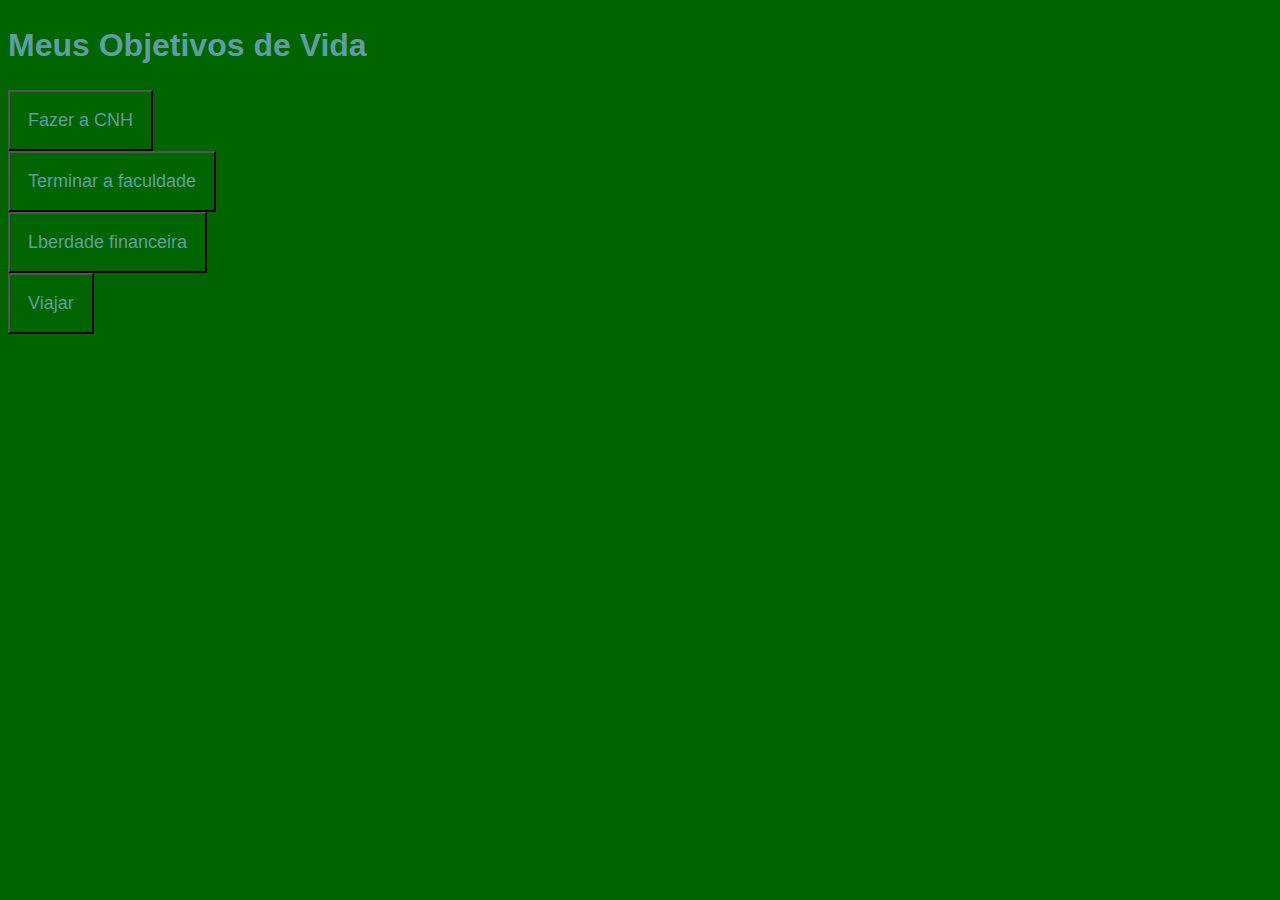
==== projeto almanaque/index.html @ 63c76341 "Add files via upload" ====
<!DOCTYPE html>
<html lang="pt-br">
<head>
    <meta charset="UTF-8">
    <meta name="viewport" content="width=device-width, initial-scale=1.0">
    <title>Meus objetivos de Vida</title>
    <link rel="stylesheet" href="style.css">
</head>
<body>
    <section class="counteudo-principal">
        <h2 class="titulo-principal">Meus Objetivos de Vida</h2>
        <div class="botoes">
            <button class="botao">Fazer a CNH</button>
            <button class="botao">Terminar a faculdade</button>
            <button class="botao">Lberdade financeira</button>
            <button class="botao">Viajar</button>
        </div>
    </section>
</body>
</html>
---- projeto almanaque/style.css ----
:root {
    --cor-do-fundo: black;
}
body {
    background-color: darkgreen;
    color: cadetblue;
    font-family: "Chakra Petch", sans-serif;
}

.conteudo-principal {
display: flex;
flex-direction: column;
justify-content: center;
align-items: center;
max-width: 1200px;
margin: 0 auto;
}

.titulo-principal {
    text-align: left;
    width: 100%;
    font-size: 32px;
}

.titulo-principal span {
    color: var(--verde);
}

.botao {
    font-family: 'Chakra Patch', sans-serif;
    background-color: var(--botao-inativo);
    color: var(--branco);
    display: flex;
    justify-content: center;
    padding: 1em;
    font-size: 18px;
    align-items: center;
}
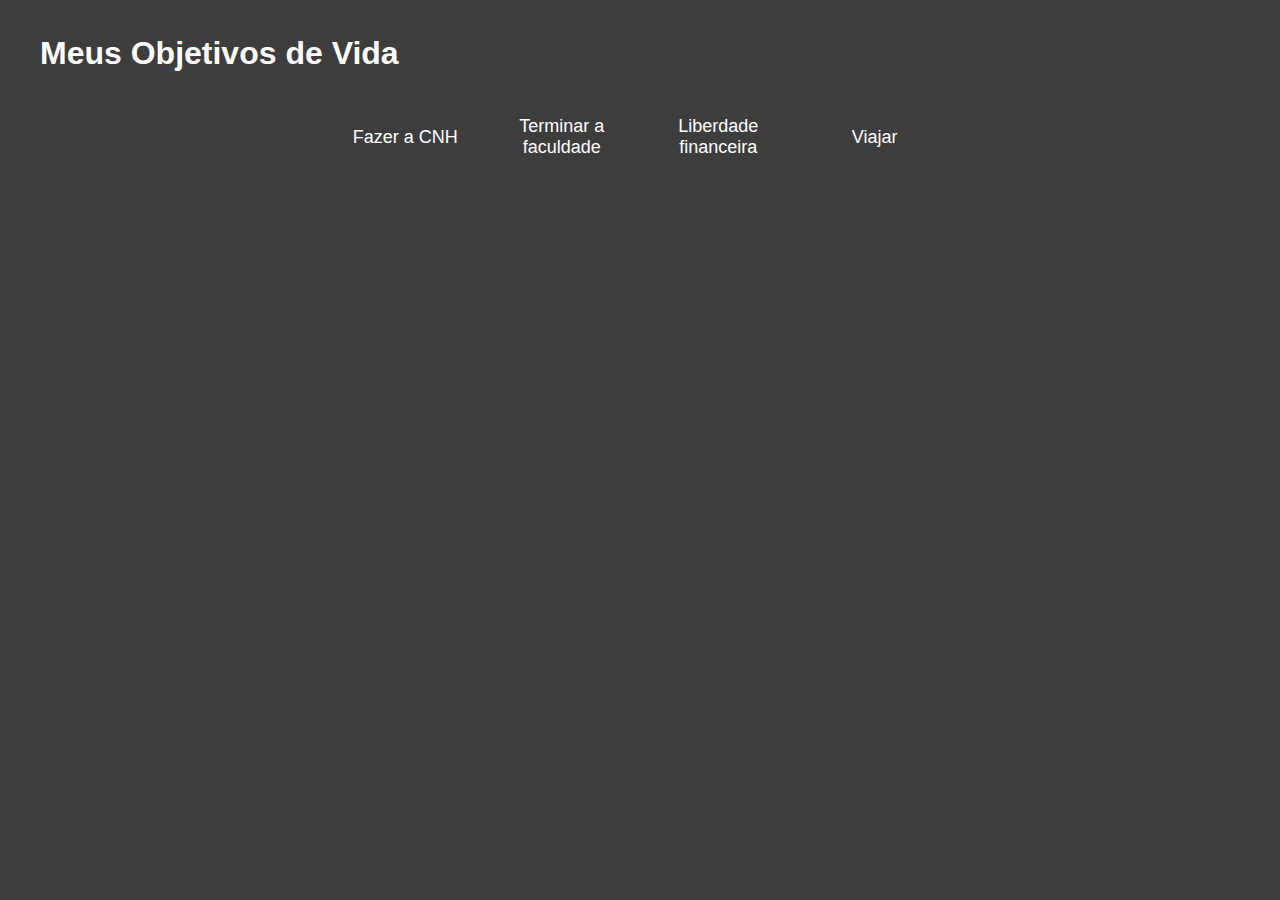
==== commit a29c8c2b: "Add files via upload" ====
--- a/projeto almanaque/index.html
+++ b/projeto almanaque/index.html
@@ -7,14 +7,15 @@
     <link rel="stylesheet" href="style.css">
 </head>
 <body>
-    <section class="counteudo-principal">
+    <section class="conteudo-principal">
         <h2 class="titulo-principal">Meus Objetivos de Vida</h2>
         <div class="botoes">
             <button class="botao">Fazer a CNH</button>
             <button class="botao">Terminar a faculdade</button>
-            <button class="botao">Lberdade financeira</button>
+            <button class="botao">Liberdade financeira</button>
             <button class="botao">Viajar</button>
         </div>
     </section>
+    <script src="maib.js"></script>
 </body>
 </html>--- a/projeto almanaque/style.css
+++ b/projeto almanaque/style.css
@@ -1,9 +1,10 @@
 :root {
     --cor-do-fundo: black;
+    
 }
 body {
-    background-color: darkgreen;
-    color: cadetblue;
+    background-color: rgb(61, 61, 61);
+    color: rgb(255, 255, 255);
     font-family: "Chakra Petch", sans-serif;
 }
 
@@ -35,4 +36,36 @@
     padding: 1em;
     font-size: 18px;
     align-items: center;
+    width: 100%;
+    border-bottom: 4px solid var(--botao-ativo);
+    border-left: 2px solid var(--botao-ativo);
+    border-right: 2px solid var(--botao-ativo);
+    border-top: none;
+}
+
+.botao:first-child{
+    border-radius: 40px 40px 0 0;
+}
+
+.botoes {
+    display: block;
+}
+
+.ativo{
+    background-color: var(--botao-ativo);
+    border-bottom: 4px solid var(--verde);
+}
+
+@media screen and (min-width: 768px) {
+    .botoes {
+        display: flex;
+    }
+
+    .botao:first-child {
+        border-radius: 40px 0 0 0;
+    }
+
+    .botao: :last-child {
+        border-radius: 0 40px 0 0;
+    }
 }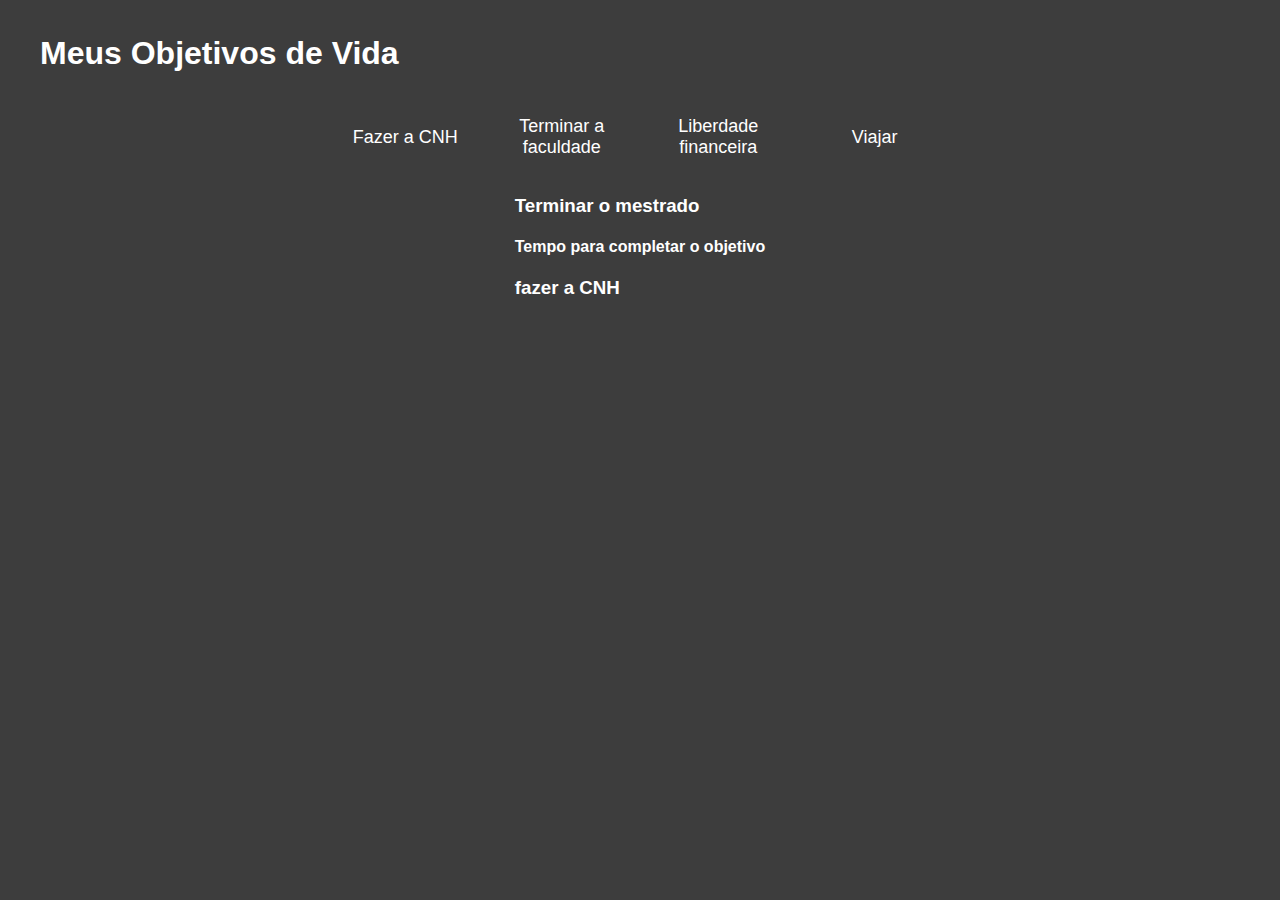
==== commit 357dc13c: "Add files via upload" ====
--- a/projeto almanaque/index.html
+++ b/projeto almanaque/index.html
@@ -2,6 +2,7 @@
 <html lang="pt-br">
 <head>
     <meta charset="UTF-8">
+    <meta http-equiv="X-UA-Compatible" content="IE-edge">
     <meta name="viewport" content="width=device-width, initial-scale=1.0">
     <title>Meus objetivos de Vida</title>
     <link rel="stylesheet" href="style.css">
@@ -15,6 +16,16 @@
             <button class="botao">Liberdade financeira</button>
             <button class="botao">Viajar</button>
         </div>
+        <div class="abas-textos ativo">
+            <div class="aba-conteudo ativo">
+                <h3 class="aba-conteudo-titulo-principal">Terminar o mestrado</h3>
+                <h4 class="aba-conteudo-titulo-secundario">Tempo para completar o objetivo</h4>
+                <div class="contador"></div>
+        </div>
+        <div class="aba-conteudo">
+            <h3 class="aba-conteudo-conteudo-titulo-pricipal">fazer a CNH</h3>
+            <h4 class="aba-conteudo-conteudo-titulo-secundario"></h4>
+        </div>
     </section>
     <script src="maib.js"></script>
 </body>
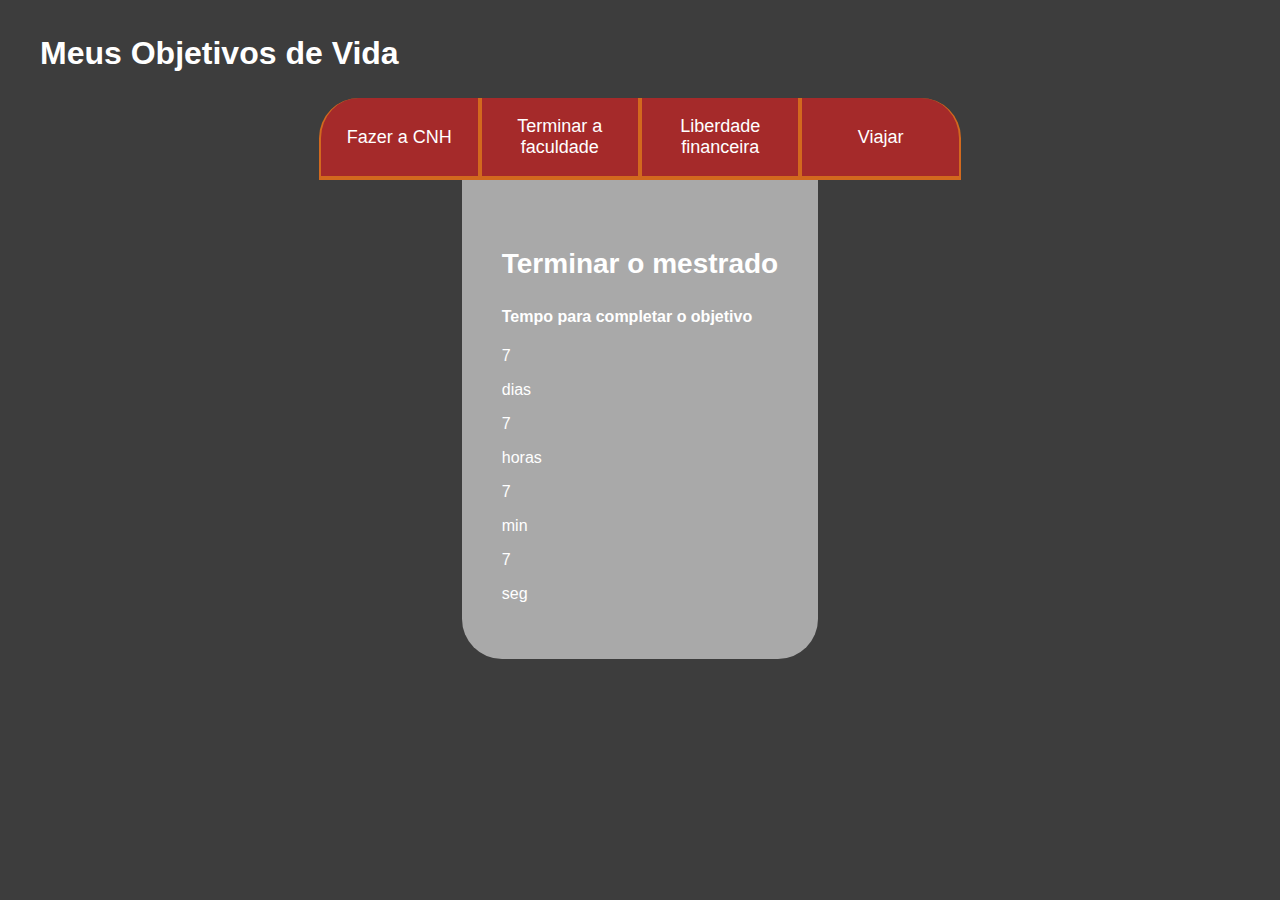
==== commit 601a1c9d: "Add files via upload" ====
--- a/projeto almanaque/index.html
+++ b/projeto almanaque/index.html
@@ -21,10 +21,31 @@
                 <h3 class="aba-conteudo-titulo-principal">Terminar o mestrado</h3>
                 <h4 class="aba-conteudo-titulo-secundario">Tempo para completar o objetivo</h4>
                 <div class="contador"></div>
+                <div class="contador-digito">
+                    <p class="contador-digito-numero">7</p>
+                    <p class="contador-digito-texto">dias</p>
+                </div>
+                <div class="contador-digito">
+                    <p class="contador-digito-numero">7</p>
+                    <p class="contador-digito-texto">horas</p>
+                </div>
+                <div class="contador-digito">
+                    <p class="contador-digito-numero">7</p>
+                    <p class="contador-digito-texto">min</p>
+                </div>
+                <div class="contador-digito">
+                    <p class="contador-digito-numero">7</p>
+                    <p class="contaddor-digito-texto">seg</p>
+                </div>
         </div>
         <div class="aba-conteudo">
             <h3 class="aba-conteudo-conteudo-titulo-pricipal">fazer a CNH</h3>
-            <h4 class="aba-conteudo-conteudo-titulo-secundario"></h4>
+            <h4 class="aba-conteudo-conteudo-titulo-secundario">Tempo para completar o objetivo</h4>
+            <div class="contador"></div>
+            <div class="contador-digito">
+                <p class="contador-digito-numero" id="dias1">7</p>
+                <p class="contaddor-digito-texto">horas</p>
+            </div>
         </div>
     </section>
     <script src="maib.js"></script>
--- a/projeto almanaque/style.css
+++ b/projeto almanaque/style.css
@@ -1,7 +1,12 @@
 :root {
     --cor-do-fundo: black;
-    
+    --verde--: green;
+    --branco--: white;
+    --botao-ativo: chocolate;
+    --botao-inativo: brown;
+    --texto-fundo: darkgray;    
 }
+
 body {
     background-color: rgb(61, 61, 61);
     color: rgb(255, 255, 255);
@@ -14,6 +19,7 @@
 justify-content: center;
 align-items: center;
 max-width: 1200px;
+width: 100%;
 margin: 0 auto;
 }
 
@@ -24,13 +30,13 @@
 }
 
 .titulo-principal span {
-    color: var(--verde);
+    color: var(--verde--);
 }
 
 .botao {
     font-family: 'Chakra Patch', sans-serif;
     background-color: var(--botao-inativo);
-    color: var(--branco);
+    color: var(--branco--);
     display: flex;
     justify-content: center;
     padding: 1em;
@@ -51,11 +57,32 @@
     display: block;
 }
 
-.ativo{
+.botao.ativo{
     background-color: var(--botao-ativo);
-    border-bottom: 4px solid var(--verde);
+    border-bottom: 4px solid var(--verde--);
 }
 
+.abas-textos{
+    background-color: var(--texto-fundo);
+    padding: 40px;
+    border-radius: 0 0 40px 40px;
+}
+
+.aba-conteudo.ativo{
+    display: block;
+}
+
+.aba-conteudo{
+    display: none;
+}
+
+.aba-conteudo-titulo-principal{
+    font-size: 28px;
+    text-align: center;
+}
+.aba-conteudo-titulo-secundario{
+    
+}
 @media screen and (min-width: 768px) {
     .botoes {
         display: flex;
@@ -65,7 +92,7 @@
         border-radius: 40px 0 0 0;
     }
 
-    .botao: :last-child {
+    .botao:last-child {
         border-radius: 0 40px 0 0;
     }
 }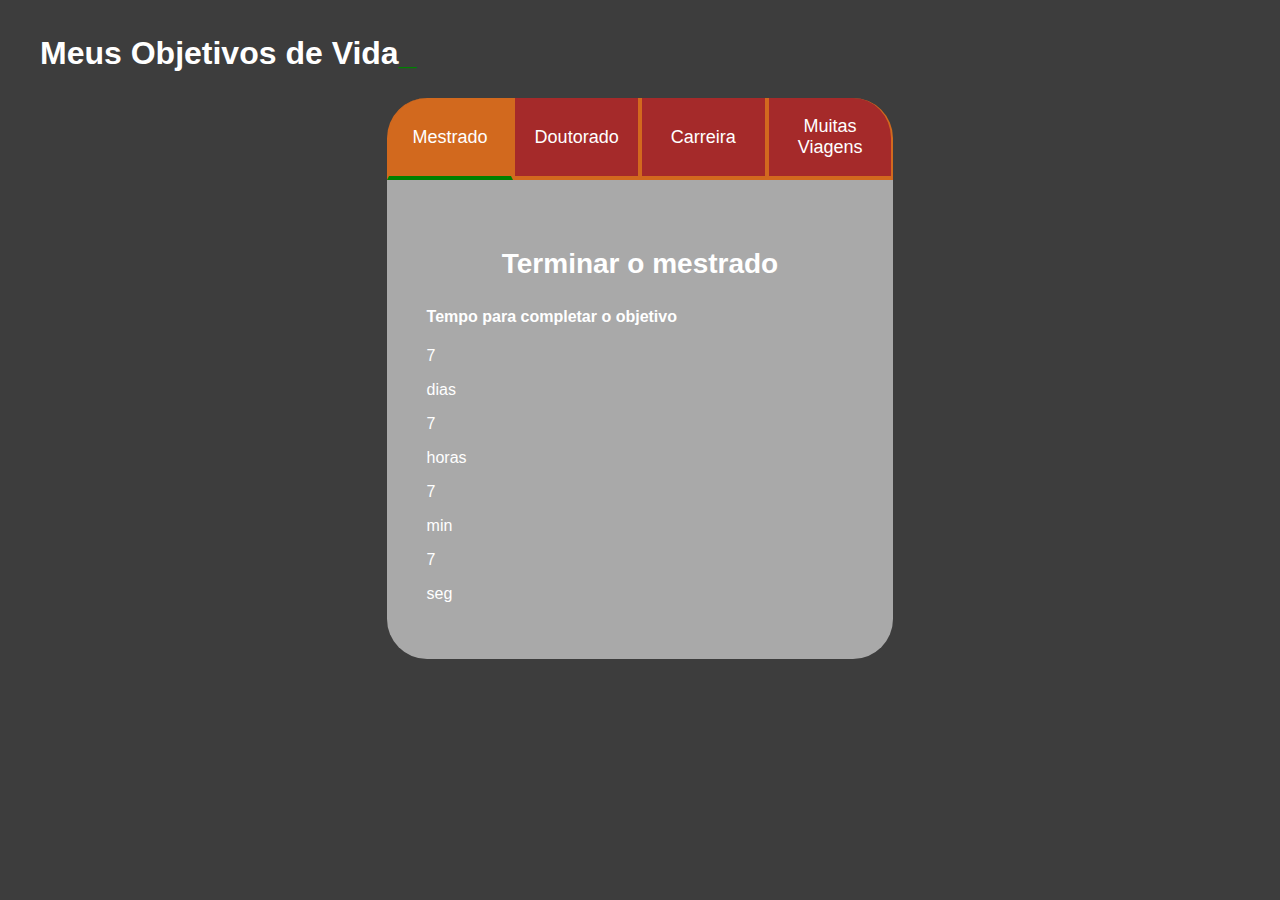
==== commit 90ed7bf8: "Update index.html" ====
--- a/projeto almanaque/index.html
+++ b/projeto almanaque/index.html
@@ -2,23 +2,24 @@
 <html lang="pt-br">
 <head>
     <meta charset="UTF-8">
-    <meta http-equiv="X-UA-Compatible" content="IE-edge">
     <meta name="viewport" content="width=device-width, initial-scale=1.0">
-    <title>Meus objetivos de Vida</title>
+    <title>Meus objetivos de vida</title>
     <link rel="stylesheet" href="style.css">
 </head>
+
 <body>
     <section class="conteudo-principal">
-        <h2 class="titulo-principal">Meus Objetivos de Vida</h2>
+        <h2 class="titulo-principal">Meus Objetivos de Vida<span>_</span></h2>
+        <div class="conteudo">
         <div class="botoes">
-            <button class="botao">Fazer a CNH</button>
-            <button class="botao">Terminar a faculdade</button>
-            <button class="botao">Liberdade financeira</button>
-            <button class="botao">Viajar</button>
+            <button class="botao ativo">Mestrado</button>
+            <button class="botao">Doutorado</button>
+            <button class="botao">Carreira</button>
+            <button class="botao">Muitas Viagens</button>
         </div>
         <div class="abas-textos ativo">
             <div class="aba-conteudo ativo">
-                <h3 class="aba-conteudo-titulo-principal">Terminar o mestrado</h3>
+                <h3 class="aba-conteudo-titulo-principal">Terminar o mestrado </h3>
                 <h4 class="aba-conteudo-titulo-secundario">Tempo para completar o objetivo</h4>
                 <div class="contador"></div>
                 <div class="contador-digito">
@@ -35,19 +36,75 @@
                 </div>
                 <div class="contador-digito">
                     <p class="contador-digito-numero">7</p>
-                    <p class="contaddor-digito-texto">seg</p>
+                    <p class="contador-digito-texto">seg</p>
                 </div>
-        </div>
-        <div class="aba-conteudo">
-            <h3 class="aba-conteudo-conteudo-titulo-pricipal">fazer a CNH</h3>
-            <h4 class="aba-conteudo-conteudo-titulo-secundario">Tempo para completar o objetivo</h4>
-            <div class="contador"></div>
-            <div class="contador-digito">
-                <p class="contador-digito-numero" id="dias1">7</p>
-                <p class="contaddor-digito-texto">horas</p>
+            </div>
+            <div class="aba-conteudo">
+                <h3 class="aba-conteudo-titulo-principal">Começar o Doutorado</h3>
+                <h4 class="aba-conteudo-titulo-secundario">Tempo para completar o objetivo</h4>
+                <div class="contador"></div>
+                <div class="contador-digito">
+                    <p class="contador-digito-numero" id="dias1">7</p>
+                    <p class="contador-digito-texto">dias</p>
+                </div>
+                <div class="contador-digito">
+                    <p class="contador-digito-numero" id="horas1">7</p>
+                    <p class="contador-digito-texto">horas</p>
+                </div>
+                <div class="contador-digito">
+                    <p class="contador-digito-numero" id="min1">7</p>
+                    <p class="contador-digito-texto">min</p>
+                </div>
+                <div class="contador-digito">
+                    <p class="contador-digito-numero" id="seg1">7</p>
+                    <p class="contador-digito-texto">seg</p>
+                </div>
+            </div class="contador">
+            <div class="aba-conteudo">
+                <h3 class="aba-conteudo-titulo-principal">Ter carreira estavel e com alunos intereessados</h3>
+                <h4 class="aba-conteudo-titulo-secundario">Tempo para completar o objetivo</h4>
+                <div class="contador"></div>
+                <div class="contador-digito">
+                    <p class="contador-digito-numero" id="dias2">7</p>
+                    <p class="contador-digito-texto">dias</p>
+                </div>
+                <div class="contador-digito">
+                    <p class="contador-digito-numero" id="horas2">7</p>
+                    <p class="contador-digito-texto">horas</p>
+                </div>
+                <div class="contador-digito">
+                    <p class="contador-digito-numero" id="min2">7</p>
+                    <p class="contador-digito-texto">min</p>
+                </div>
+                <div class="contador-digito">
+                    <p class="contador-digito-numero" id="seg2">7</p>
+                    <p class="contador-digito-texto">seg</p>
+                </div>
+            </div>
+            <div class="aba-conteudo">
+                <h3 class="aba-conteudo-titulo-principal">Conhercer os estados do Brasil</h3>
+                <h4 class="aba-conteudo-titulo-secundario">Tempo para completar o objetivo</h4>
+                <div class="contador"></div>
+                <div class="contador-digito">
+                    <p class="contador-digito-numero" id="dias2">7</p>
+                    <p class="contador-digito-texto">dias</p>
+                </div>
+                <div class="contador-digito">
+                    <p class="contador-digito-numero" id="horas2">7</p>
+                    <p class="contador-digito-texto">horas</p>
+                </div>
+                <div class="contador-digito">
+                    <p class="contador-digito-numero" id="min2">7</p>
+                    <p class="contador-digito-texto">min</p>
+                </div>
+                <div class="contador-digito">
+                    <p class="contador-digito-numero" id="seg2">7</p>
+                    <p class="contador-digito-texto">seg</p>
+                </div>
             </div>
         </div>
+    </div>
     </section>
-    <script src="maib.js"></script>
+    <script src="main.js"></script>
 </body>
-</html>+</html>
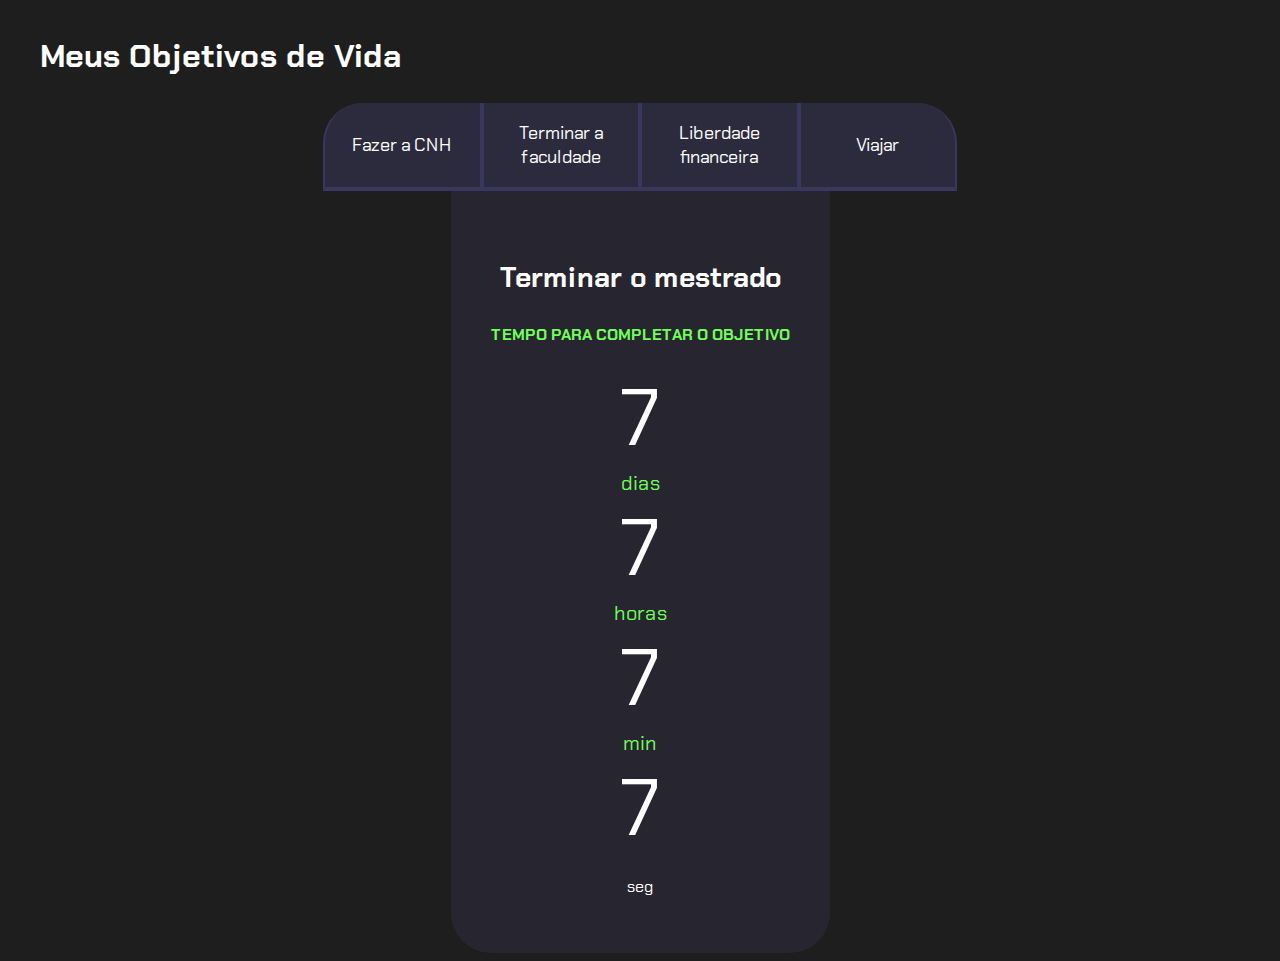
==== commit 3eec5541: "Add files via upload" ====
--- a/projeto almanaque/index.html
+++ b/projeto almanaque/index.html
@@ -2,24 +2,23 @@
 <html lang="pt-br">
 <head>
     <meta charset="UTF-8">
+    <meta http-equiv="X-UA-Compatible" content="IE-edge">
     <meta name="viewport" content="width=device-width, initial-scale=1.0">
-    <title>Meus objetivos de vida</title>
+    <title>Meus objetivos de Vida</title>
     <link rel="stylesheet" href="style.css">
 </head>
-
 <body>
     <section class="conteudo-principal">
-        <h2 class="titulo-principal">Meus Objetivos de Vida<span>_</span></h2>
-        <div class="conteudo">
+        <h2 class="titulo-principal">Meus Objetivos de Vida</h2>
         <div class="botoes">
-            <button class="botao ativo">Mestrado</button>
-            <button class="botao">Doutorado</button>
-            <button class="botao">Carreira</button>
-            <button class="botao">Muitas Viagens</button>
+            <button class="botao">Fazer a CNH</button>
+            <button class="botao">Terminar a faculdade</button>
+            <button class="botao">Liberdade financeira</button>
+            <button class="botao">Viajar</button>
         </div>
         <div class="abas-textos ativo">
             <div class="aba-conteudo ativo">
-                <h3 class="aba-conteudo-titulo-principal">Terminar o mestrado </h3>
+                <h3 class="aba-conteudo-titulo-principal">Terminar o mestrado</h3>
                 <h4 class="aba-conteudo-titulo-secundario">Tempo para completar o objetivo</h4>
                 <div class="contador"></div>
                 <div class="contador-digito">
@@ -36,75 +35,38 @@
                 </div>
                 <div class="contador-digito">
                     <p class="contador-digito-numero">7</p>
-                    <p class="contador-digito-texto">seg</p>
+                    <p class="contaddor-digito-texto">seg</p>
                 </div>
+        </div>
+        <div class="aba-conteudo">
+            <h3 class="aba-conteudo-conteudo-titulo-pricipal">fazer a CNH</h3>
+            <h4 class="aba-conteudo-conteudo-titulo-secundario">Tempo para completar o objetivo</h4>
+            <div class="contador"></div>
+            <div class="contador-digito">
+                <p class="contador-digito-numero" id="dias1">7</p>
+                <p class="contaddor-digito-texto">dias</p>
             </div>
-            <div class="aba-conteudo">
-                <h3 class="aba-conteudo-titulo-principal">Começar o Doutorado</h3>
-                <h4 class="aba-conteudo-titulo-secundario">Tempo para completar o objetivo</h4>
-                <div class="contador"></div>
-                <div class="contador-digito">
-                    <p class="contador-digito-numero" id="dias1">7</p>
-                    <p class="contador-digito-texto">dias</p>
-                </div>
-                <div class="contador-digito">
-                    <p class="contador-digito-numero" id="horas1">7</p>
-                    <p class="contador-digito-texto">horas</p>
-                </div>
-                <div class="contador-digito">
-                    <p class="contador-digito-numero" id="min1">7</p>
-                    <p class="contador-digito-texto">min</p>
-                </div>
-                <div class="contador-digito">
-                    <p class="contador-digito-numero" id="seg1">7</p>
-                    <p class="contador-digito-texto">seg</p>
-                </div>
-            </div class="contador">
-            <div class="aba-conteudo">
-                <h3 class="aba-conteudo-titulo-principal">Ter carreira estavel e com alunos intereessados</h3>
-                <h4 class="aba-conteudo-titulo-secundario">Tempo para completar o objetivo</h4>
-                <div class="contador"></div>
-                <div class="contador-digito">
-                    <p class="contador-digito-numero" id="dias2">7</p>
-                    <p class="contador-digito-texto">dias</p>
-                </div>
-                <div class="contador-digito">
-                    <p class="contador-digito-numero" id="horas2">7</p>
-                    <p class="contador-digito-texto">horas</p>
-                </div>
-                <div class="contador-digito">
-                    <p class="contador-digito-numero" id="min2">7</p>
-                    <p class="contador-digito-texto">min</p>
-                </div>
-                <div class="contador-digito">
-                    <p class="contador-digito-numero" id="seg2">7</p>
-                    <p class="contador-digito-texto">seg</p>
-                </div>
+            <div class="contador-digito">
+                <p class="contador-digito-numero" id="horas1">7</p>
+                <p class="contador-digito-texto">horas</p>
             </div>
-            <div class="aba-conteudo">
-                <h3 class="aba-conteudo-titulo-principal">Conhercer os estados do Brasil</h3>
-                <h4 class="aba-conteudo-titulo-secundario">Tempo para completar o objetivo</h4>
-                <div class="contador"></div>
-                <div class="contador-digito">
-                    <p class="contador-digito-numero" id="dias2">7</p>
-                    <p class="contador-digito-texto">dias</p>
-                </div>
-                <div class="contador-digito">
-                    <p class="contador-digito-numero" id="horas2">7</p>
-                    <p class="contador-digito-texto">horas</p>
-                </div>
-                <div class="contador-digito">
-                    <p class="contador-digito-numero" id="min2">7</p>
-                    <p class="contador-digito-texto">min</p>
-                </div>
-                <div class="contador-digito">
-                    <p class="contador-digito-numero" id="seg2">7</p>
-                    <p class="contador-digito-texto">seg</p>
-                </div>
+            <div class="contador-digito">
+                <p class="contador-digito-numero" id="min1">7</p>
+                <p class="contador-digito-texto">min</p>
             </div>
-        </div>
-    </div>
+            <div class="contador-digito">
+                <p class="contador-digito-numero" id="seg1">7</p>
+                <p class="contador-digito-texto">seg</p>
+            </div>
+        </div class="contador">
+        <div class="aba-conteudo">
+            <h3 class="aba-conteudo-titulo-principal">Ter um carro unico</h3>
+            <h4 class="aba-conteudo-conteudo-titulo-secundario">Tempo para completar o objetivo</h4>
+            <div class="contador"></div>
+            <div class="contador-digito">
+                <
+            </div>
     </section>
-    <script src="main.js"></script>
+    <script src="maib.js"></script>
 </body>
-</html>
+</html>--- a/projeto almanaque/style.css
+++ b/projeto almanaque/style.css
@@ -1,26 +1,29 @@
+@import url('https://fonts.googleapis.com/css2?family=Chakra+Petch:wght@400;700&display=swap');
+
 :root {
-    --cor-do-fundo: black;
-    --verde--: green;
-    --branco--: white;
-    --botao-ativo: chocolate;
-    --botao-inativo: brown;
-    --texto-fundo: darkgray;    
+    --cor-de-fundo: #1E1E1E;
+    --verde: #6FFF57;
+    --branco: #FFFFFF;
+    --botao-ativo: #3A375E;
+    --botao-inativo: rgba(58, 55, 94, 0.5);
+    --texto-fundo: rgba(58, 55, 94, 0.3);
 }
 
 body {
-    background-color: rgb(61, 61, 61);
-    color: rgb(255, 255, 255);
-    font-family: "Chakra Petch", sans-serif;
+    background-color: var(--cor-de-fundo);
+    color: var(--branco);
+    font-family: 'Chakra Petch', sans-serif;
 }
 
+
 .conteudo-principal {
-display: flex;
-flex-direction: column;
-justify-content: center;
-align-items: center;
-max-width: 1200px;
-width: 100%;
-margin: 0 auto;
+    display: flex;
+    flex-direction: column;
+    justify-content: center;
+    align-items: center;
+    max-width: 1200px;
+    width: 100%;
+    margin: 0 auto;
 }
 
 .titulo-principal {
@@ -30,13 +33,14 @@
 }
 
 .titulo-principal span {
-    color: var(--verde--);
+    color: var(--verde);
 }
 
+
 .botao {
-    font-family: 'Chakra Patch', sans-serif;
+    font-family: 'Chakra Petch', sans-serif;
     background-color: var(--botao-inativo);
-    color: var(--branco--);
+    color: var(--branco);
     display: flex;
     justify-content: center;
     padding: 1em;
@@ -49,7 +53,7 @@
     border-top: none;
 }
 
-.botao:first-child{
+.botao:first-child {
     border-radius: 40px 40px 0 0;
 }
 
@@ -59,7 +63,7 @@
 
 .botao.ativo{
     background-color: var(--botao-ativo);
-    border-bottom: 4px solid var(--verde--);
+    border-bottom: 4px solid var(--verde);
 }
 
 .abas-textos{
@@ -67,9 +71,8 @@
     padding: 40px;
     border-radius: 0 0 40px 40px;
 }
-
 .aba-conteudo.ativo{
-    display: block;
+    display:block;
 }
 
 .aba-conteudo{
@@ -81,8 +84,35 @@
     text-align: center;
 }
 .aba-conteudo-titulo-secundario{
-    
+    text-align: center;
+    color: var(--verde);
+    text-transform: uppercase;
 }
+
+.contador{
+    display:flex;
+    justify-content: center;
+    flex-wrap: wrap;
+}
+.contador-digito{
+    padding: 0 16px;
+    text-align: center;
+    min-width: 100px;
+}
+
+.contador-digito-numero{
+    font-size: 80px;
+    margin: 0;
+
+}
+
+.contador-digito-texto{
+    color: var(--verde);
+    font-size: 20px;
+    margin: 0;
+
+}
+
 @media screen and (min-width: 768px) {
     .botoes {
         display: flex;
@@ -95,4 +125,4 @@
     .botao:last-child {
         border-radius: 0 40px 0 0;
     }
-}+}
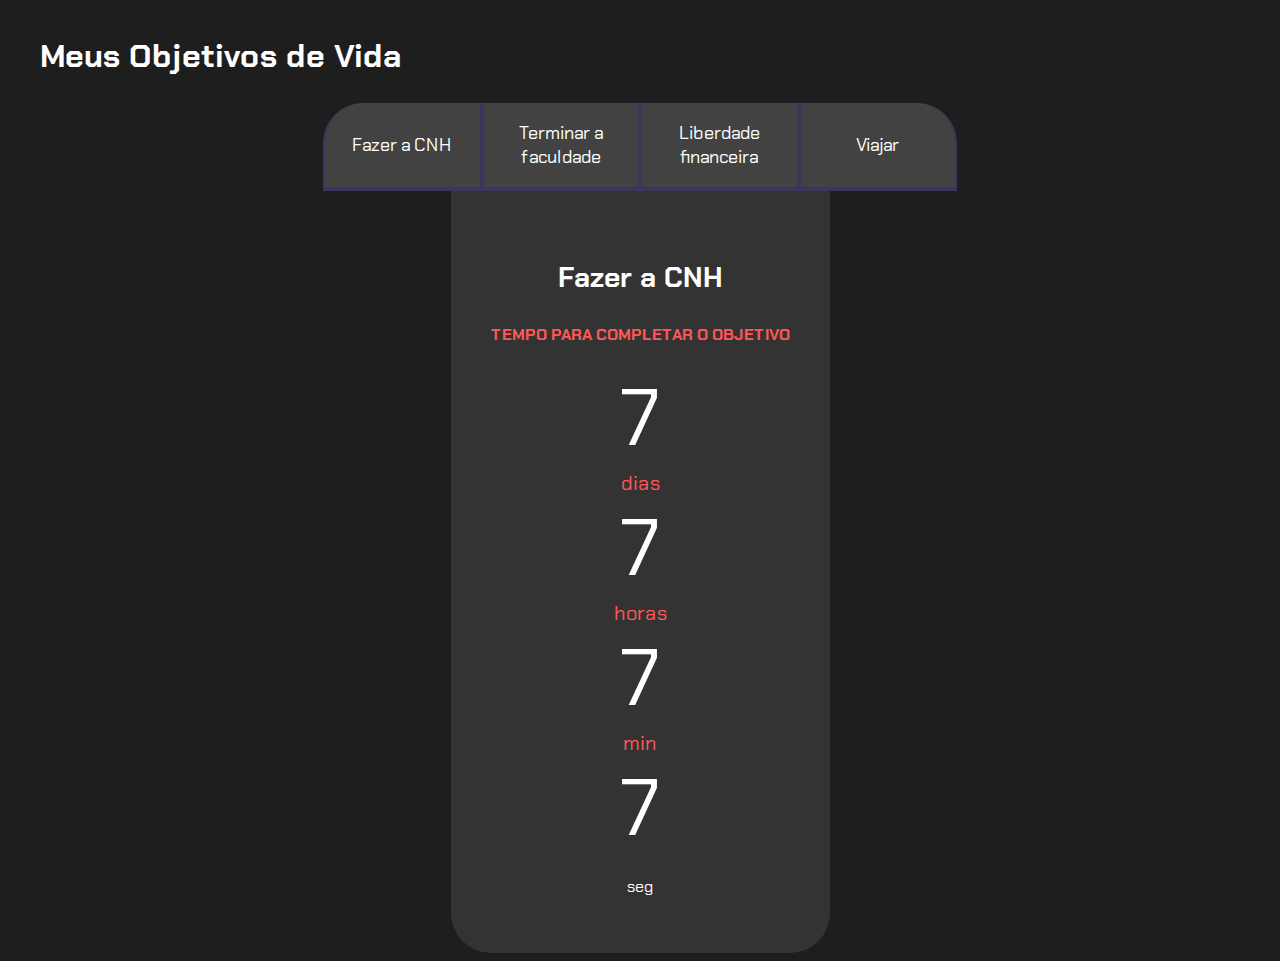
==== commit 6a2b5536: "Add files via upload" ====
--- a/projeto almanaque/index.html
+++ b/projeto almanaque/index.html
@@ -18,7 +18,7 @@
         </div>
         <div class="abas-textos ativo">
             <div class="aba-conteudo ativo">
-                <h3 class="aba-conteudo-titulo-principal">Terminar o mestrado</h3>
+                <h3 class="aba-conteudo-titulo-principal">Fazer a CNH</h3>
                 <h4 class="aba-conteudo-titulo-secundario">Tempo para completar o objetivo</h4>
                 <div class="contador"></div>
                 <div class="contador-digito">
@@ -39,7 +39,7 @@
                 </div>
         </div>
         <div class="aba-conteudo">
-            <h3 class="aba-conteudo-conteudo-titulo-pricipal">fazer a CNH</h3>
+            <h3 class="aba-conteudo-conteudo-titulo-pricipal">Me formar na faculdade desejada</h3>
             <h4 class="aba-conteudo-conteudo-titulo-secundario">Tempo para completar o objetivo</h4>
             <div class="contador"></div>
             <div class="contador-digito">
@@ -60,12 +60,47 @@
             </div>
         </div class="contador">
         <div class="aba-conteudo">
-            <h3 class="aba-conteudo-titulo-principal">Ter um carro unico</h3>
+            <h3 class="aba-conteudo-titulo-principal">Alcançar a liberdade financeira</h3>
             <h4 class="aba-conteudo-conteudo-titulo-secundario">Tempo para completar o objetivo</h4>
             <div class="contador"></div>
             <div class="contador-digito">
-                <
+                <p class="contador-digito-numero" id="dias2">7</p>
+                <p class="contaddor-digito-texto">dias</p>
             </div>
+            <div class="contador-digito">
+                <p class="contador-digito-numero" id="horas2">7</p>
+                <p class="contador-digito-texto">dias</p>
+            </div>
+            <div class="contador-digito">
+                <p class="contador-digito-numero" id="min2">7</p>
+                <p class="contador-digito-texto">min</p>
+            </div>
+            <div class="contador-digito">
+                <p class="contador-digito-numero" id="seg2">7</p>
+                <p class="contador-digito-texto">seg</p>
+            </div>
+        </div>
+        <div class="aba-conteudo">
+            <h3 class="aba-conteudo-titulo-principal">Conhecer lugares do mundo</h3>
+            <h4 class="aba-conteudo-conteudo-titulo-secundario">Tempo para completar o objetivo</h4>
+            <div class="contador"></div>
+            <div class="contador-digito">
+                <p class="contador-digito-numero" id="dias2">7</p>
+                <p class="contador-digito-texto">dias</p>
+            </div>
+            <div class="contador-digito">
+                <p class="contador-digito-numero" id="horas2">7</p>
+                <p class="contador-digito-texto">horas</p>
+            </div>
+            <div class="contador-digito">
+                <p class="contador-digito-numero" id="min2">7</p>
+                <p class="contador-digito-texto">min</p>
+            </div>
+            <div class="contador-digito">
+                <p class="contador-digito-numero" id="seg2">7</p>
+                <p class="contador-digito-texto">seg</p>
+            </div>
+        </div>
     </section>
     <script src="maib.js"></script>
 </body>
--- a/projeto almanaque/style.css
+++ b/projeto almanaque/style.css
@@ -2,11 +2,11 @@
 
 :root {
     --cor-de-fundo: #1E1E1E;
-    --verde: #6FFF57;
+    --verde: #ff5757;
     --branco: #FFFFFF;
     --botao-ativo: #3A375E;
-    --botao-inativo: rgba(58, 55, 94, 0.5);
-    --texto-fundo: rgba(58, 55, 94, 0.3);
+    --botao-inativo: rgba(102, 102, 102, 0.5);
+    --texto-fundo: rgba(102, 102, 102, 0.3);
 }
 
 body {
